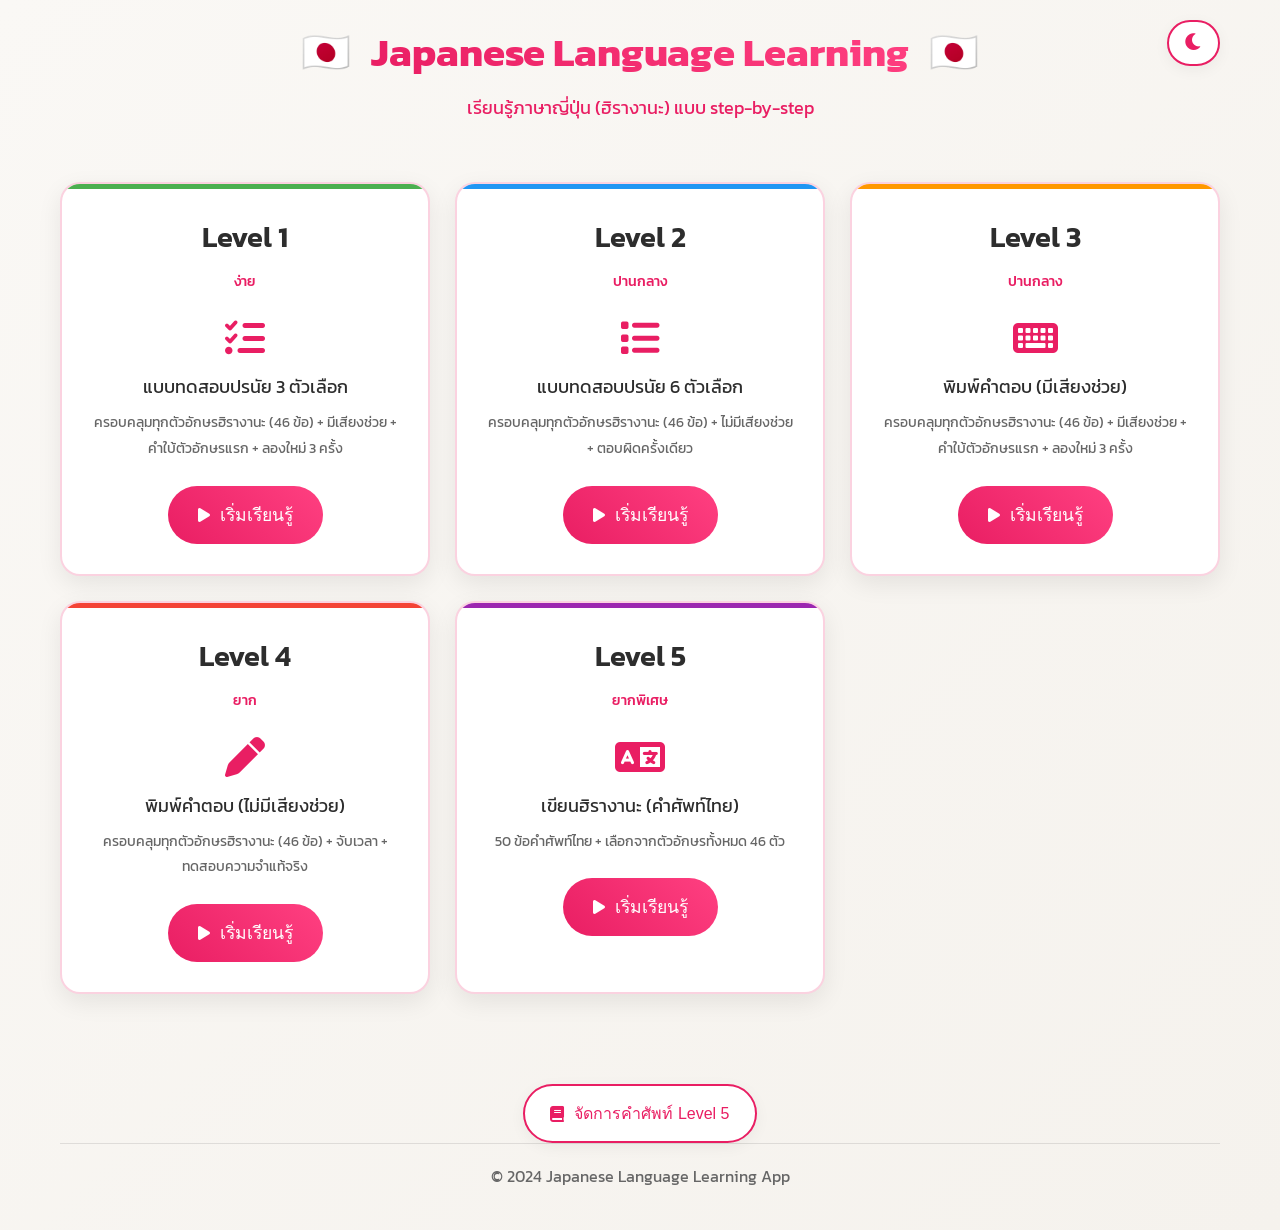
==== jp/index.html @ f5c3fc34 "Add files via upload" ====
<!DOCTYPE html>
<html lang="th">
<head>
    <meta charset="UTF-8">
    <meta name="viewport" content="width=device-width, initial-scale=1.0">
    <title>Japanese Language Learning - ฮิรางานะ</title>
    <link rel="stylesheet" href="styles.css">
    <link rel="stylesheet" href="dark-theme.css">
    <link href="https://fonts.googleapis.com/css2?family=Kanit:wght@300;400;500;700&display=swap" rel="stylesheet">
    <link href="https://cdnjs.cloudflare.com/ajax/libs/font-awesome/6.0.0/css/all.min.css" rel="stylesheet">
</head>
<body>
    <div class="container">
        <header class="header">
            <div class="flag-container">
                <span class="flag">🇯🇵</span>
                <h1>Japanese Language Learning</h1>
                <span class="flag">🇯🇵</span>
            </div>
            <p class="subtitle">เรียนรู้ภาษาญี่ปุ่น (ฮิรางานะ) แบบ step-by-step</p>
            <button class="dark-mode-toggle" id="darkModeToggle">
                <i class="fas fa-moon"></i>
            </button>
        </header>

        <main class="main-content">
            <div class="levels-grid">
                <div class="level-card level-1" data-level="1">
                    <div class="level-header">
                        <h2>Level 1</h2>
                        <span class="difficulty">ง่าย</span>
                    </div>
                    <div class="level-description">
                        <i class="fas fa-list-check"></i>
                        <p>แบบทดสอบปรนัย 3 ตัวเลือก</p>
                        <small>ครอบคลุมทุกตัวอักษรฮิรางานะ (46 ข้อ) + มีเสียงช่วย + คำใบ้ตัวอักษรแรก + ลองใหม่ 3 ครั้ง</small>
                    </div>
                    <button class="start-btn" onclick="startLevel(1)">
                        <i class="fas fa-play"></i> เริ่มเรียนรู้
                    </button>
                </div>

                <div class="level-card level-2" data-level="2">
                    <div class="level-header">
                        <h2>Level 2</h2>
                        <span class="difficulty">ปานกลาง</span>
                    </div>
                    <div class="level-description">
                        <i class="fas fa-list"></i>
                        <p>แบบทดสอบปรนัย 6 ตัวเลือก</p>
                        <small>ครอบคลุมทุกตัวอักษรฮิรางานะ (46 ข้อ) + ไม่มีเสียงช่วย + ตอบผิดครั้งเดียว</small>
                    </div>
                    <button class="start-btn" onclick="startLevel(2)">
                        <i class="fas fa-play"></i> เริ่มเรียนรู้
                    </button>
                </div>

                <div class="level-card level-3" data-level="3">
                    <div class="level-header">
                        <h2>Level 3</h2>
                        <span class="difficulty">ปานกลาง</span>
                    </div>
                    <div class="level-description">
                        <i class="fas fa-keyboard"></i>
                        <p>พิมพ์คำตอบ (มีเสียงช่วย)</p>
                        <small>ครอบคลุมทุกตัวอักษรฮิรางานะ (46 ข้อ) + มีเสียงช่วย + คำใบ้ตัวอักษรแรก + ลองใหม่ 3 ครั้ง</small>
                    </div>
                    <button class="start-btn" onclick="startLevel(3)">
                        <i class="fas fa-play"></i> เริ่มเรียนรู้
                    </button>
                </div>

                <div class="level-card level-4" data-level="4">
                    <div class="level-header">
                        <h2>Level 4</h2>
                        <span class="difficulty">ยาก</span>
                    </div>
                    <div class="level-description">
                        <i class="fas fa-pen"></i>
                        <p>พิมพ์คำตอบ (ไม่มีเสียงช่วย)</p>
                        <small>ครอบคลุมทุกตัวอักษรฮิรางานะ (46 ข้อ) + จับเวลา + ทดสอบความจำแท้จริง</small>
                    </div>
                    <button class="start-btn" onclick="startLevel(4)">
                        <i class="fas fa-play"></i> เริ่มเรียนรู้
                    </button>
                </div>

                <div class="level-card level-5" data-level="5">
                    <div class="level-header">
                        <h2>Level 5</h2>
                        <span class="difficulty">ยากพิเศษ</span>
                    </div>
                    <div class="level-description">
                        <i class="fas fa-language"></i>
                        <p>เขียนฮิรางานะ (คำศัพท์ไทย)</p>
                        <small>50 ข้อคำศัพท์ไทย + เลือกจากตัวอักษรทั้งหมด 46 ตัว</small>
                    </div>
                    <button class="start-btn" onclick="startLevel(5)">
                        <i class="fas fa-play"></i> เริ่มเรียนรู้
                    </button>
                </div>
            </div>

            <div class="additional-tools">
                <button class="tool-btn" onclick="window.open('level5_cr.html', '_blank')">
                    <i class="fas fa-book"></i> จัดการคำศัพท์ Level 5
                </button>
            </div>
        </main>

        <footer class="footer">
            <p>&copy; 2024 Japanese Language Learning App</p>
        </footer>
    </div>

    <script src="hiragana.js"></script>
    <script>
        // Dark Mode Toggle
        const darkModeToggle = document.getElementById('darkModeToggle');
        const body = document.body;

        // Check for saved dark mode preference
        if (localStorage.getItem('darkMode') === 'enabled') {
            body.classList.add('dark-mode');
            darkModeToggle.innerHTML = '<i class="fas fa-sun"></i>';
        }

        darkModeToggle.addEventListener('click', () => {
            body.classList.toggle('dark-mode');
            const isDarkMode = body.classList.contains('dark-mode');
            
            if (isDarkMode) {
                darkModeToggle.innerHTML = '<i class="fas fa-sun"></i>';
                localStorage.setItem('darkMode', 'enabled');
            } else {
                darkModeToggle.innerHTML = '<i class="fas fa-moon"></i>';
                localStorage.setItem('darkMode', 'disabled');
            }
        });

        // Start Level Function
        function startLevel(level) {
            window.location.href = `level${level}.html`;
        }

        // Animate level cards on scroll
        const observerOptions = {
            threshold: 0.1,
            rootMargin: '0px 0px -50px 0px'
        };

        const observer = new IntersectionObserver((entries) => {
            entries.forEach(entry => {
                if (entry.isIntersecting) {
                    entry.target.style.opacity = '1';
                    entry.target.style.transform = 'translateY(0)';
                }
            });
        }, observerOptions);

        document.querySelectorAll('.level-card').forEach(card => {
            card.style.opacity = '0';
            card.style.transform = 'translateY(20px)';
            card.style.transition = 'opacity 0.6s ease, transform 0.6s ease';
            observer.observe(card);
        });
    </script>
</body>
</html>
---- jp/styles.css ----
/* Dark Pink Theme - Main Styles */
:root {
    --primary-pink: #e91e63;
    --dark-pink: #c2185b;
    --light-pink: #f8bbd0;
    --accent-pink: #ff4081;
    --bg-primary: #1a1a1a;
    --bg-secondary: #2d2d2d;
    --bg-card: #404040;
    --text-primary: #ffffff;
    --text-secondary: #f8bbd0;
    --text-muted: #b0b0b0;
    --success: #4caf50;
    --warning: #ff9800;
    --error: #f44336;
    --info: #2196f3;
    
    /* Level Colors */
    --level-1: #4caf50;
    --level-2: #2196f3;
    --level-3: #ff9800;
    --level-4: #f44336;
    --level-5: #9c27b0;
}

/* Light Theme Colors */
body:not(.dark-mode) {
    --bg-primary: #faf8f5;
    --bg-secondary: #f5f2ed;
    --bg-card: #ffffff;
    --text-primary: #2d2d2d;
    --text-secondary: #e91e63;
    --text-muted: #666666;
}

/* Light Theme Specific Styles */
body:not(.dark-mode) .level-card {
    background: var(--bg-card);
    border: 2px solid rgba(233, 30, 99, 0.2);
    box-shadow: 0 8px 25px rgba(0, 0, 0, 0.08);
}

body:not(.dark-mode) .level-card:hover {
    border-color: var(--primary-pink);
    box-shadow: 0 12px 35px rgba(233, 30, 99, 0.15);
}

body:not(.dark-mode) .tool-btn {
    background: var(--bg-card);
    color: var(--primary-pink);
    border: 2px solid var(--primary-pink);
    box-shadow: 0 4px 15px rgba(0, 0, 0, 0.05);
}

body:not(.dark-mode) .tool-btn:hover {
    background: var(--primary-pink);
    color: white;
    transform: scale(1.05);
    box-shadow: 0 6px 20px rgba(233, 30, 99, 0.25);
}

body:not(.dark-mode) .dark-mode-toggle {
    background: var(--bg-card);
    color: var(--primary-pink);
    border: 2px solid var(--primary-pink);
    box-shadow: 0 4px 15px rgba(0, 0, 0, 0.05);
}

body:not(.dark-mode) .footer {
    border-top: 1px solid rgba(0, 0, 0, 0.1);
}

* {
    margin: 0;
    padding: 0;
    box-sizing: border-box;
}

body {
    font-family: 'Kanit', sans-serif;
    background: linear-gradient(135deg, var(--bg-primary) 0%, var(--bg-secondary) 100%);
    color: var(--text-primary);
    min-height: 100vh;
    line-height: 1.6;
}

.container {
    max-width: 1200px;
    margin: 0 auto;
    padding: 20px;
    min-height: 100vh;
    display: flex;
    flex-direction: column;
}

/* Header Styles */
.header {
    text-align: center;
    margin-bottom: 40px;
    position: relative;
}

.flag-container {
    display: flex;
    align-items: center;
    justify-content: center;
    gap: 20px;
    margin-bottom: 10px;
}

.flag {
    font-size: 2.5rem;
    animation: wave 2s ease-in-out infinite;
}

@keyframes wave {
    0%, 100% { transform: rotate(0deg); }
    25% { transform: rotate(-5deg); }
    75% { transform: rotate(5deg); }
}

.header h1 {
    font-size: 2.5rem;
    font-weight: 700;
    background: linear-gradient(45deg, var(--primary-pink), var(--accent-pink));
    -webkit-background-clip: text;
    -webkit-text-fill-color: transparent;
    background-clip: text;
    margin: 0;
}

.subtitle {
    color: var(--text-secondary);
    font-size: 1.1rem;
    margin-bottom: 20px;
}

.dark-mode-toggle {
    position: absolute;
    top: 0;
    right: 0;
    background: var(--bg-card);
    border: 2px solid var(--primary-pink);
    color: var(--primary-pink);
    padding: 10px 15px;
    border-radius: 50px;
    cursor: pointer;
    transition: all 0.3s ease;
    font-size: 1.2rem;
}

.dark-mode-toggle:hover {
    background: var(--primary-pink);
    color: white;
    transform: scale(1.1);
}

/* Main Content */
.main-content {
    flex: 1;
    display: flex;
    flex-direction: column;
    gap: 30px;
}

/* Levels Grid */
.levels-grid {
    display: grid;
    grid-template-columns: repeat(auto-fit, minmax(280px, 1fr));
    gap: 25px;
    margin-bottom: 30px;
}

.level-card {
    background: var(--bg-card);
    border-radius: 20px;
    padding: 30px;
    text-align: center;
    transition: all 0.3s ease;
    border: 2px solid transparent;
    position: relative;
    overflow: hidden;
}

.level-card::before {
    content: '';
    position: absolute;
    top: 0;
    left: 0;
    right: 0;
    height: 5px;
    background: linear-gradient(90deg, var(--primary-pink), var(--accent-pink));
}

.level-card:hover {
    transform: translateY(-10px);
    box-shadow: 0 10px 30px rgba(233, 30, 99, 0.3);
    border-color: var(--primary-pink);
}

.level-1::before { background: var(--level-1); }
.level-2::before { background: var(--level-2); }
.level-3::before { background: var(--level-3); }
.level-4::before { background: var(--level-4); }
.level-5::before { background: var(--level-5); }

.level-header {
    margin-bottom: 20px;
}

.level-header h2 {
    font-size: 1.8rem;
    font-weight: 600;
    margin-bottom: 5px;
}

.difficulty {
    display: inline-block;
    padding: 5px 15px;
    border-radius: 20px;
    font-size: 0.9rem;
    font-weight: 500;
    background: rgba(255, 255, 255, 0.1);
    color: var(--text-secondary);
}

.level-description {
    margin-bottom: 25px;
}

.level-description i {
    font-size: 2.5rem;
    color: var(--primary-pink);
    margin-bottom: 15px;
    display: block;
}

.level-description p {
    font-size: 1.1rem;
    margin-bottom: 8px;
    color: var(--text-primary);
}

.level-description small {
    color: var(--text-muted);
    font-size: 0.9rem;
}

.start-btn {
    background: linear-gradient(45deg, var(--primary-pink), var(--accent-pink));
    color: white;
    border: none;
    padding: 15px 30px;
    border-radius: 30px;
    font-size: 1.1rem;
    font-weight: 500;
    cursor: pointer;
    transition: all 0.3s ease;
    display: inline-flex;
    align-items: center;
    gap: 10px;
}

.start-btn:hover {
    transform: scale(1.05);
    box-shadow: 0 5px 20px rgba(233, 30, 99, 0.4);
}

.start-btn i {
    font-size: 1rem;
}

/* Additional Tools */
.additional-tools {
    text-align: center;
    margin-top: 30px;
}

.tool-btn {
    background: var(--bg-secondary);
    color: var(--primary-pink);
    border: 2px solid var(--primary-pink);
    padding: 15px 25px;
    border-radius: 30px;
    font-size: 1rem;
    font-weight: 500;
    cursor: pointer;
    transition: all 0.3s ease;
    display: inline-flex;
    align-items: center;
    gap: 10px;
}

.tool-btn:hover {
    background: var(--primary-pink);
    color: white;
    transform: scale(1.05);
}

/* Footer */
.footer {
    text-align: center;
    padding: 20px 0;
    border-top: 1px solid rgba(255, 255, 255, 0.1);
    margin-top: auto;
    color: var(--text-muted);
}

/* Responsive Design */
@media (max-width: 768px) {
    .container {
        padding: 15px;
    }
    
    .header h1 {
        font-size: 2rem;
    }
    
    .flag {
        font-size: 2rem;
    }
    
    .levels-grid {
        grid-template-columns: 1fr;
        gap: 20px;
    }
    
    .level-card {
        padding: 25px;
    }
    
    .dark-mode-toggle {
        position: static;
        margin-top: 20px;
    }
}

@media (max-width: 480px) {
    .header h1 {
        font-size: 1.8rem;
    }
    
    .flag-container {
        flex-direction: column;
        gap: 10px;
    }
    
    .level-card {
        padding: 20px;
    }
    
    .start-btn {
        padding: 12px 25px;
        font-size: 1rem;
    }
}

/* Animations */
@keyframes fadeIn {
    from {
        opacity: 0;
        transform: translateY(20px);
    }
    to {
        opacity: 1;
        transform: translateY(0);
    }
}

.fade-in {
    animation: fadeIn 0.6s ease-out;
}

/* Scrollbar Styling */
::-webkit-scrollbar {
    width: 8px;
}

::-webkit-scrollbar-track {
    background: var(--bg-secondary);
}

::-webkit-scrollbar-thumb {
    background: var(--primary-pink);
    border-radius: 4px;
}

::-webkit-scrollbar-thumb:hover {
    background: var(--accent-pink);
}
---- jp/dark-theme.css ----
/* Dark Theme Enhancements */
body.dark-mode {
    background: linear-gradient(135deg, #0a0a0a 0%, #1a1a1a 100%);
}

body.dark-mode .container {
    background: transparent;
}

body.dark-mode .level-card {
    background: rgba(30, 30, 30, 0.9);
    border-color: rgba(233, 30, 99, 0.3);
}

body.dark-mode .level-card:hover {
    border-color: var(--primary-pink);
    box-shadow: 0 10px 30px rgba(233, 30, 99, 0.4);
}

body.dark-mode .tool-btn {
    background: rgba(30, 30, 30, 0.9);
}

body.dark-mode .dark-mode-toggle {
    background: rgba(30, 30, 30, 0.9);
}

/* Level 5 Special Dark Mode */
body.dark-mode.level-5-page {
    background: #000000;
}

body.dark-mode.level-5-page .container {
    background: #000000;
}

body.dark-mode.level-5-page .level-card {
    background: rgba(20, 20, 20, 0.95);
    border: 2px solid var(--level-5);
}

/* Enhanced contrast for dark mode */
body.dark-mode {
    --text-primary: #ffffff;
    --text-secondary: #f8bbd0;
    --text-muted: #cccccc;
    --bg-card: rgba(40, 40, 40, 0.9);
    --bg-secondary: rgba(30, 30, 30, 0.9);
}

/* Smooth transitions for theme switching */
body {
    transition: background 0.3s ease, color 0.3s ease;
}

.level-card,
.tool-btn,
.dark-mode-toggle {
    transition: background 0.3s ease, border-color 0.3s ease, box-shadow 0.3s ease;
}
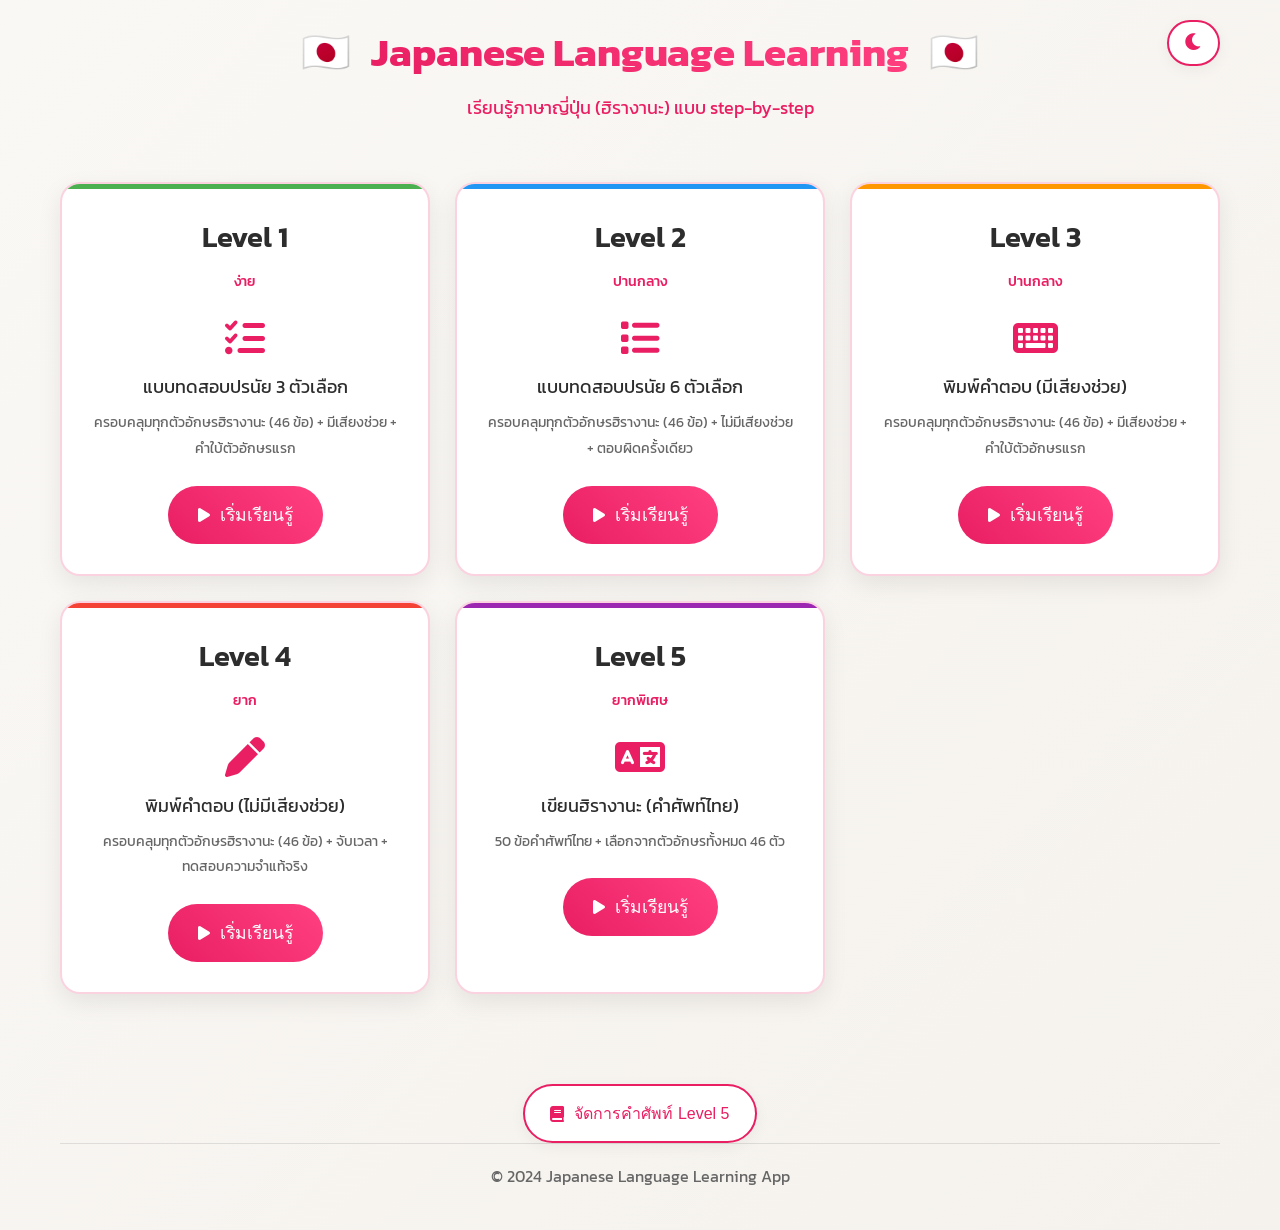
==== commit aa2d1955: "Add files via upload" ====
--- a/jp/index.html
+++ b/jp/index.html
@@ -33,7 +33,7 @@
                     <div class="level-description">
                         <i class="fas fa-list-check"></i>
                         <p>แบบทดสอบปรนัย 3 ตัวเลือก</p>
-                        <small>ครอบคลุมทุกตัวอักษรฮิรางานะ (46 ข้อ) + มีเสียงช่วย + คำใบ้ตัวอักษรแรก + ลองใหม่ 3 ครั้ง</small>
+                        <small>ครอบคลุมทุกตัวอักษรฮิรางานะ (46 ข้อ) + มีเสียงช่วย + คำใบ้ตัวอักษรแรก</small>
                     </div>
                     <button class="start-btn" onclick="startLevel(1)">
                         <i class="fas fa-play"></i> เริ่มเรียนรู้
@@ -63,7 +63,7 @@
                     <div class="level-description">
                         <i class="fas fa-keyboard"></i>
                         <p>พิมพ์คำตอบ (มีเสียงช่วย)</p>
-                        <small>ครอบคลุมทุกตัวอักษรฮิรางานะ (46 ข้อ) + มีเสียงช่วย + คำใบ้ตัวอักษรแรก + ลองใหม่ 3 ครั้ง</small>
+                        <small>ครอบคลุมทุกตัวอักษรฮิรางานะ (46 ข้อ) + มีเสียงช่วย + คำใบ้ตัวอักษรแรก</small>
                     </div>
                     <button class="start-btn" onclick="startLevel(3)">
                         <i class="fas fa-play"></i> เริ่มเรียนรู้
